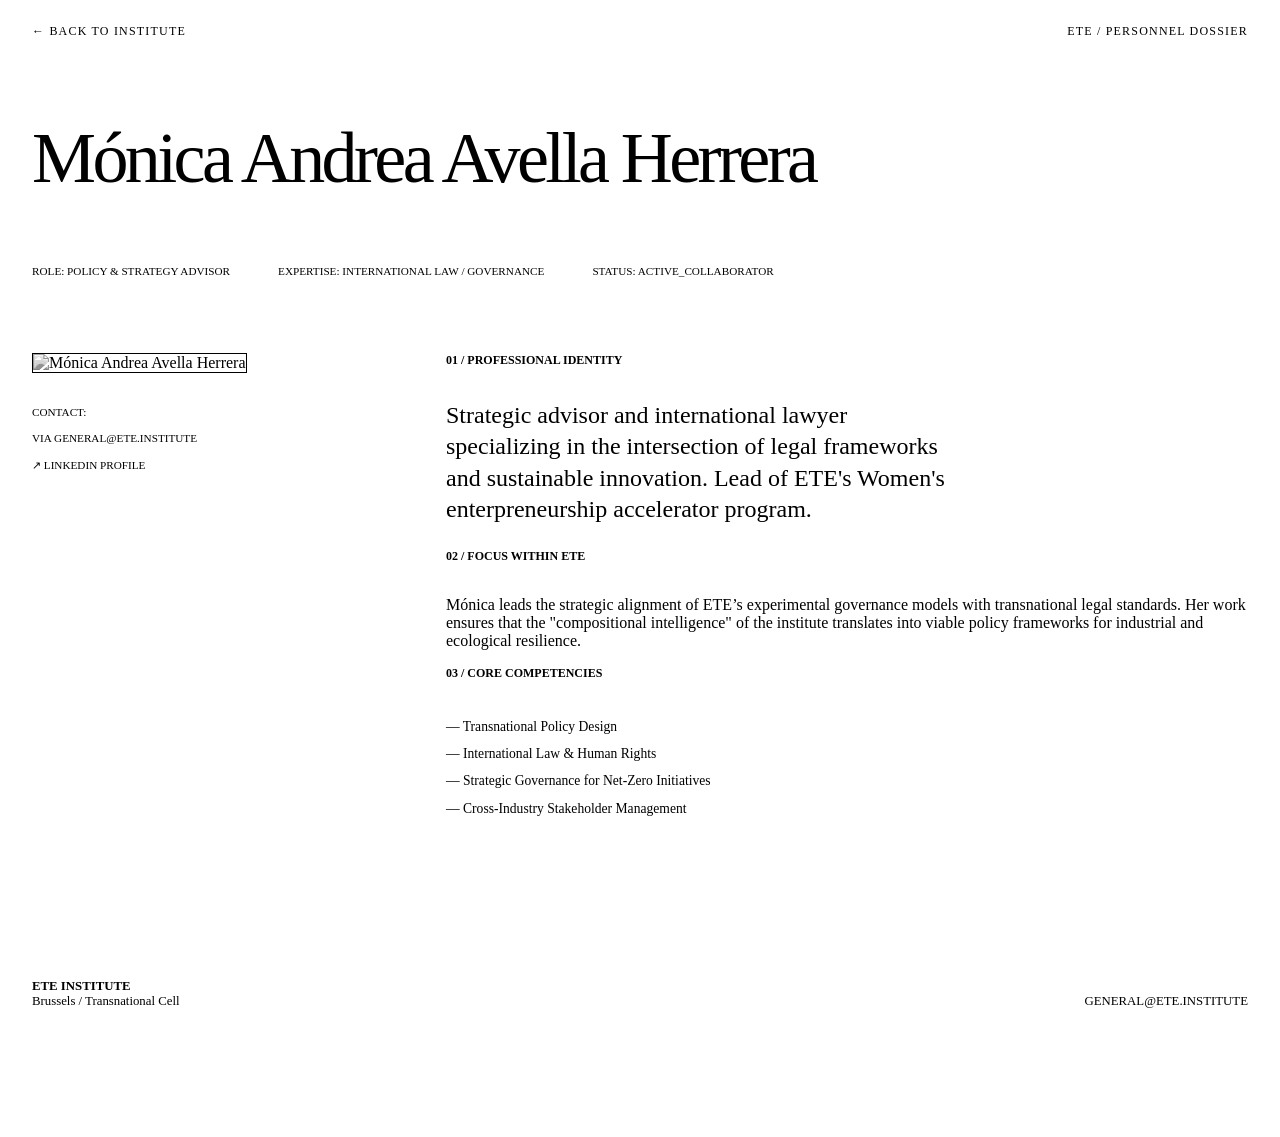
==== team/monica.html @ 2d919d9b "Create monica.html" ====
<!DOCTYPE html>
<html lang="en">
<head>
    <meta charset="UTF-8">
    <meta name="viewport" content="width=device-width, initial-scale=1.0">
    <title>MÓNICA ANDREA AVELLA HERRERA | ETE TEAM</title>
    <link href="https://fonts.googleapis.com/css2?family=JetBrains+Mono:wght@400;700&display=swap" rel="stylesheet">
    <link rel="stylesheet" href="../style.css">
</head>
<body>

    <nav>
        <a href="../index.html">← Back to Institute</a>
        <div>ETE / Personnel Dossier</div>
    </nav>

    <header>
        <h1>Mónica Andrea Avella Herrera</h1>
    </header>

    <div class="meta-bar">
        <div>Role: Policy & Strategy Advisor</div>
        <div>Expertise: International Law / Governance</div>
        <div>Status: Active_Collaborator</div>
    </div>

    <main style="padding: 4rem 2rem; display: grid; grid-template-columns: 350px 1fr; gap: 4rem;">
        <div class="bio-image">
            <img src="../assets/images/monica.jpg" alt="Mónica Andrea Avella Herrera" style="width: 100%; filter: grayscale(100%); border: 1px solid #000;">
            
            <div style="margin-top: 2rem; font-family: var(--mono); font-size: 0.7rem; display: flex; flex-direction: column; gap: 10px; line-height: 1.4;">
                <span>CONTACT:</span>
                <a href="mailto:general@ete.institute">VIA GENERAL@ETE.INSTITUTE</a>
                <a href="https://www.linkedin.com/in/m%C3%B3nica-avella-56822913b/" target="_blank">↗ LINKEDIN PROFILE</a>
            </div>
        </div>

        <div class="bio-text">
            <span class="section-label">01 / Professional Identity</span>
            <p class="intro-text">
                Strategic advisor and international lawyer specializing in the intersection of legal frameworks and sustainable innovation. Lead of ETE's Women's enterpreneurship accelerator program.
            </p>
            
            <span class="section-label">02 / Focus within ETE</span>
            <p>
                Mónica leads the strategic alignment of ETE’s experimental governance models with transnational legal standards. Her work ensures that the "compositional intelligence" of the institute translates into viable policy frameworks for industrial and ecological resilience.
            </p>

            <span class="section-label">03 / Core Competencies</span>
            <ul style="font-family: var(--mono); font-size: 0.85rem; list-style: none; padding: 0; line-height: 2;">
                <li>— Transnational Policy Design</li>
                <li>— International Law & Human Rights</li>
                <li>— Strategic Governance for Net-Zero Initiatives</li>
                <li>— Cross-Industry Stakeholder Management</li>
            </ul>
        </div>
    </main>

    <footer>
        <div>
            <strong>ETE INSTITUTE</strong><br>
            Brussels / Transnational Cell
        </div>
        <div>
            <a href="mailto:general@ete.institute">GENERAL@ETE.INSTITUTE</a>
        </div>
    </footer>

</body>
</html>
---- style.css ----
<!DOCTYPE html>
<html lang="en">
<head>
    <meta charset="UTF-8">
    <meta name="viewport" content="width=device-width, initial-scale=1.0">
    <title>ETERNAL TERRA EAR | ETE INSTITUTE</title>
    <link href="https://fonts.googleapis.com/css2?family=JetBrains+Mono:wght@400;700&display=swap" rel="stylesheet">
    <style>
        :root {
            --bg: #ffffff;
            --text: #000000;
            --mono: 'JetBrains Mono', monospace;
            --serif: 'Times New Roman', Times, serif;
        }

        * { box-sizing: border-box; }

        body {
            background-color: var(--bg);
            color: var(--text);
            font-family: var(--serif);
            margin: 0;
            padding: 0 0 3rem 0; /* Padding at bottom for the ticker */
            -webkit-font-smoothing: antialiased;
        }

        /* 1. TOP NAVIGATION */
        nav {
            display: flex;
            justify-content: space-between;
            padding: 1.5rem 2rem;
            border-bottom: 2px solid var(--text);
            font-family: var(--mono);
            font-size: 0.75rem;
            text-transform: uppercase;
            letter-spacing: 0.1em;
        }

        /* 2. HERO HEADER */
        header {
            padding: 4rem 2rem;
            border-bottom: 1px solid var(--text);
        }

        h1 {
            font-size: 4.5rem;
            line-height: 0.85;
            margin: 0;
            font-weight: normal;
            letter-spacing: -0.05em;
            max-width: 1100px;
        }

        /* 3. METADATA BAR */
        .meta-bar {
            font-family: var(--mono);
            font-size: 0.7rem;
            padding: 0.75rem 2rem;
            border-bottom: 1px solid var(--text);
            display: flex;
            gap: 3rem;
            text-transform: uppercase;
        }

        /* 4. MAIN CONTENT GRID */
        .content-container {
            display: grid;
            grid-template-columns: 1fr 1fr;
            min-height: 50vh;
        }

        .left-panel {
            padding: 3rem 2rem;
            border-right: 1px solid var(--text);
        }

        .right-panel {
            padding: 3rem 2rem;
        }

        .section-label {
            font-family: var(--mono);
            font-size: 0.75rem;
            text-transform: uppercase;
            display: block;
            margin-bottom: 2rem;
            font-weight: bold;
        }

        .intro-text {
            font-size: 1.5rem;
            line-height: 1.3;
            margin-top: 0;
            max-width: 500px;
        }

        /* 5. DATA ROWS (FAE Style) */
        .data-row {
            display: grid;
            grid-template-columns: 120px 1fr;
            border-top: 1px solid var(--text);
            padding: 1.2rem 0;
            font-size: 1.1rem;
        }

        .data-row:last-child {
            border-bottom: 1px solid var(--text);
        }

        .data-row .label {
            font-family: var(--mono);
            font-size: 0.75rem;
        }

        .data-row .title {
            font-weight: bold;
            text-transform: uppercase;
            margin-bottom: 0.2rem;
        }

        /* 6. FOOTER */
        footer {
            padding: 5rem 2rem;
            font-family: var(--mono);
            font-size: 0.8rem;
            display: flex;
            justify-content: space-between;
            align-items: flex-end;
        }

        /* 7. SCROLLING TICKER */
        .ticker-wrap {
            position: fixed;
            bottom: 0;
            width: 100%;
            overflow: hidden;
            height: 2.5rem;
            background-color: var(--text);
            color: var(--bg);
            display: flex;
            align-items: center;
            font-family: var(--mono);
            font-size: 0.7rem;
            text-transform: uppercase;
            z-index: 1000;
        }

        .ticker {
            display: inline-block;
            white-space: nowrap;
            padding-right: 100%;
            animation: ticker 35s linear infinite;
        }

        .ticker__item {
            display: inline-block;
            padding: 0 3rem;
        }

        @keyframes ticker {
            0% { transform: translate3d(0, 0, 0); }
            100% { transform: translate3d(-100%, 0, 0); }
        }

        a { color: inherit; text-decoration: none; border-bottom: 1px solid transparent; transition: 0.2s; }
        a:hover { border-bottom: 1px solid var(--text); }

        @media (max-width: 850px) {
            h1 { font-size: 2.8rem; }
            .content-container { grid-template-columns: 1fr; }
            .left-panel { border-right: none; border-bottom: 1px solid var(--text); }
            footer { flex-direction: column; gap: 2rem; align-items: flex-start; }
        }
    </style>
</head>
<body>

    <nav>
        <div>Eternal Terra Ear // ETE Institute</div>
        <div>Inquiry: Structural Resilience</div>
    </nav>

    <header>
        <h1>A policy initiative platform for experimental governance and cultural infrastructure.</h1>
    </header>

    <div class="meta-bar">
        <div>Registry: ETE.2026</div>
        <div>Hub: Brussels / Transnational</div>
        <div>Objective: Regenerative Policy</div>
    </div>

    <div class="content-container">
        <div class="left-panel">
            <span class="section-label">01 / Overview</span>
            <p class="intro-text">
                ETE explores how cultural and social-technological infrastructure can be co-imagined through collaborative policymaking. We focus on the intersection of ecological intelligence and institutional governance.
            </p>
        </div>
        
        <div class="right-panel">
            <span class="section-label">02 / Current Briefings</span>
            
            <div class="data-row">
                <div class="label">Project</div>
                <div>
                    <div class="title">IMPAKT NL</div>
                    <div style="font-size: 0.9rem;">Sustainable digital infrastructure research with Brussels data-governance partners.</div>
                </div>
            </div>

            <div class="data-row">
                <div class="label">Workshop</div>
                <div>
                    <div class="title">School of Commons</div>
                    <div style="font-
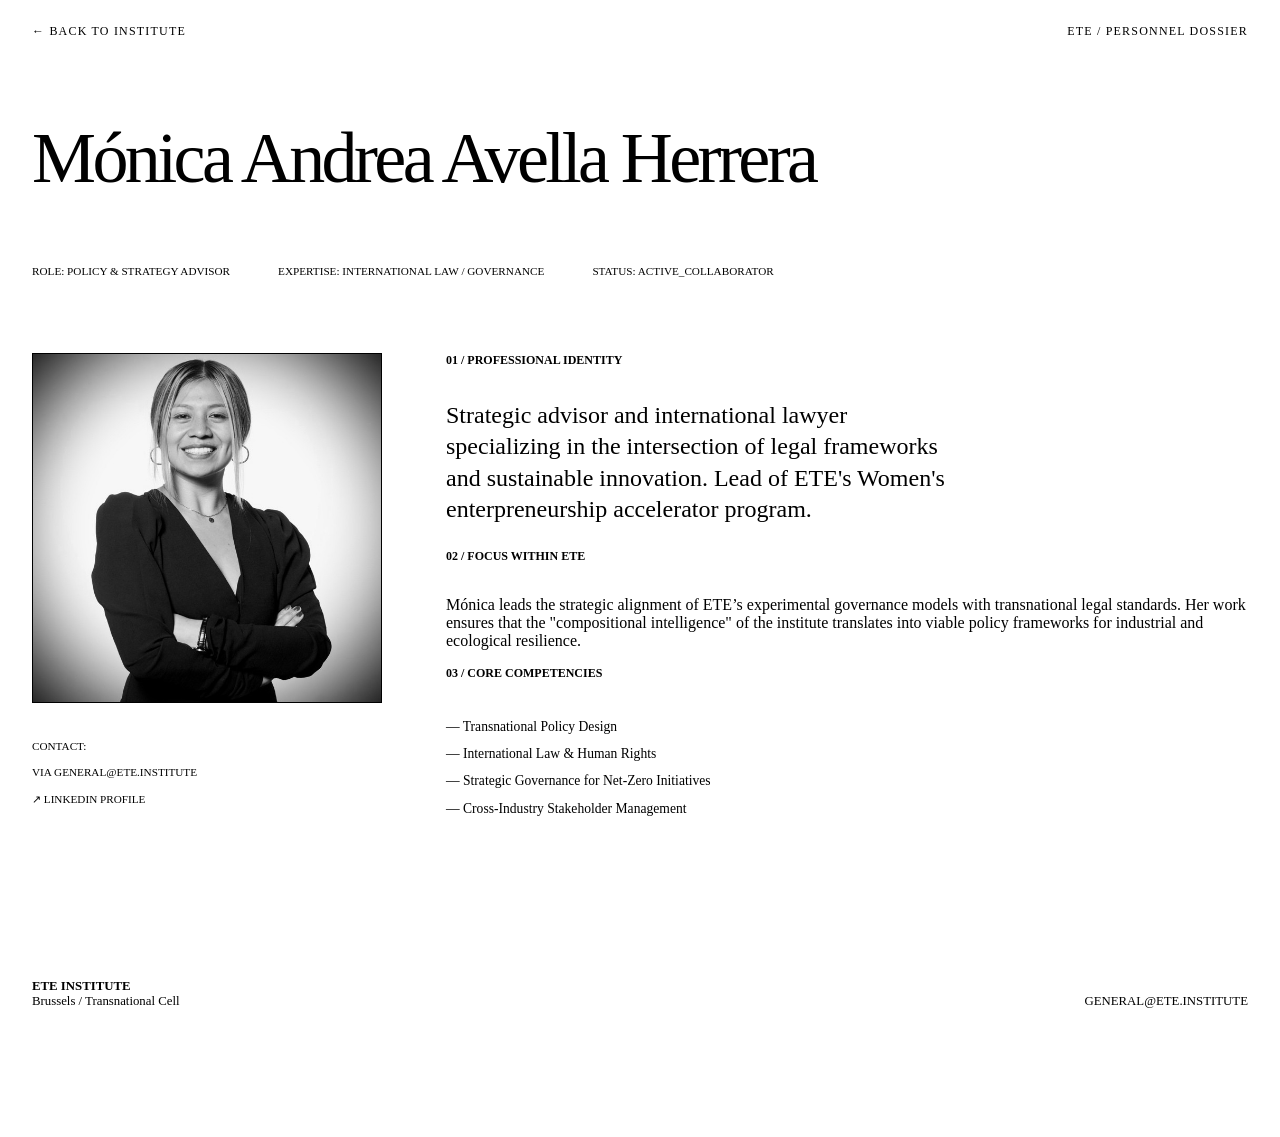
==== commit 648b4211: "Update monica.html" ====
--- a/team/monica.html
+++ b/team/monica.html
@@ -1,6 +1,7 @@
 <!DOCTYPE html>
 <html lang="en">
 <head>
+    <link rel="stylesheet" href="../style.css">
     <meta charset="UTF-8">
     <meta name="viewport" content="width=device-width, initial-scale=1.0">
     <title>MÓNICA ANDREA AVELLA HERRERA | ETE TEAM</title>
@@ -26,7 +27,7 @@
 
     <main style="padding: 4rem 2rem; display: grid; grid-template-columns: 350px 1fr; gap: 4rem;">
         <div class="bio-image">
-            <img src="../assets/images/monica.jpg" alt="Mónica Andrea Avella Herrera" style="width: 100%; filter: grayscale(100%); border: 1px solid #000;">
+            <img src="../team/monica.jpg" alt="Mónica Andrea Avella Herrera" style="width: 100%; filter: grayscale(100%); border: 1px solid #000;">
             
             <div style="margin-top: 2rem; font-family: var(--mono); font-size: 0.7rem; display: flex; flex-direction: column; gap: 10px; line-height: 1.4;">
                 <span>CONTACT:</span>
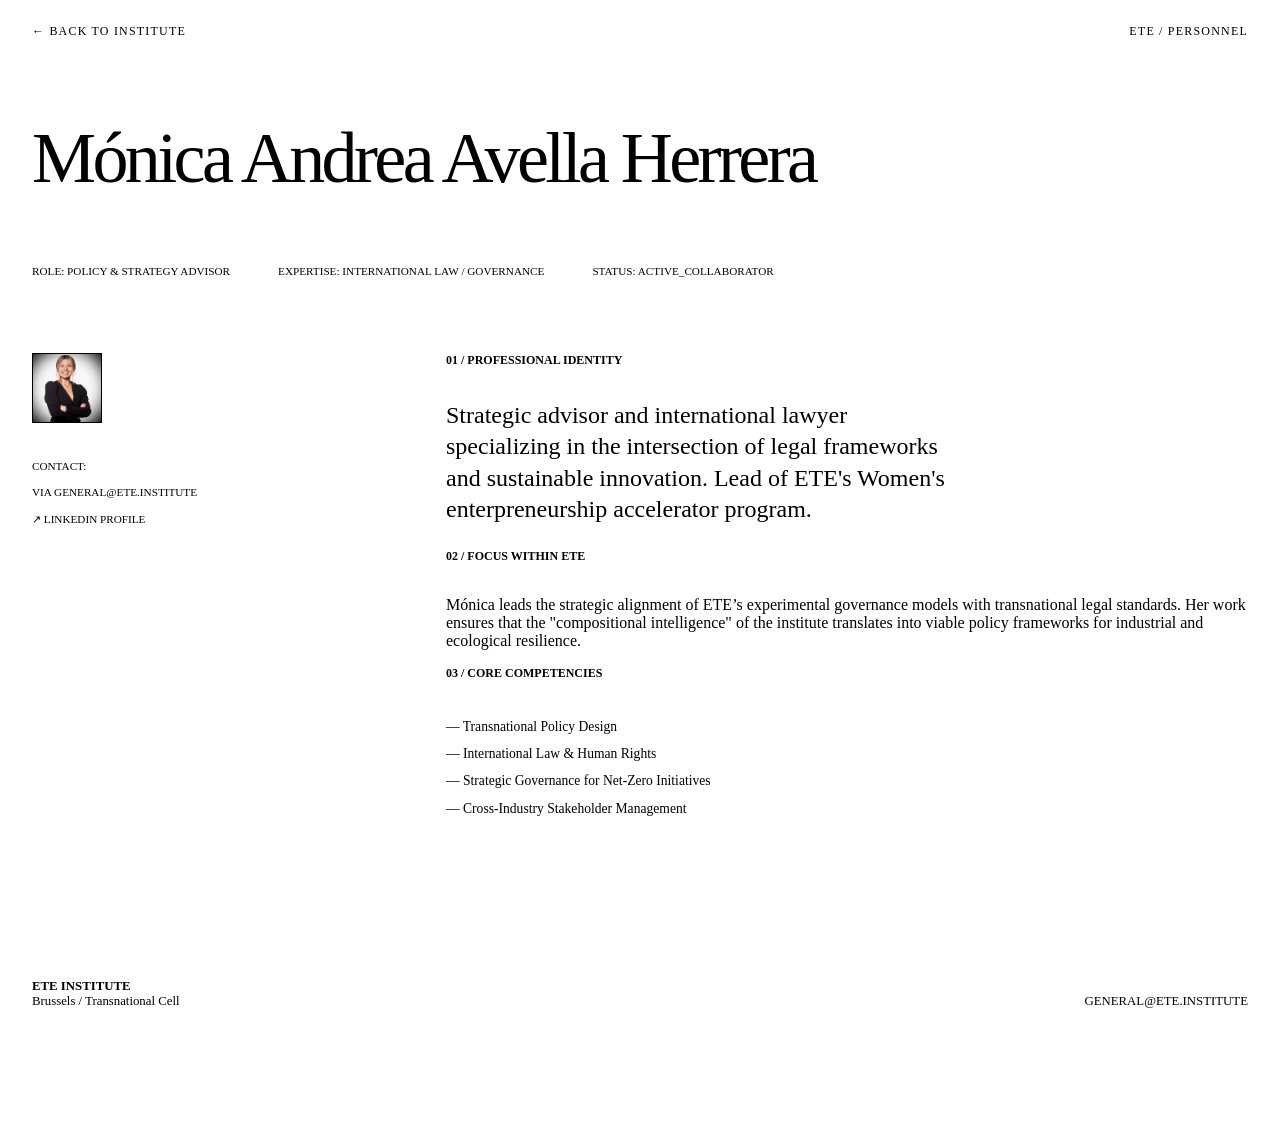
==== commit e0b8450a: "Update monica.html" ====
--- a/team/monica.html
+++ b/team/monica.html
@@ -12,7 +12,7 @@
 
     <nav>
         <a href="../index.html">← Back to Institute</a>
-        <div>ETE / Personnel Dossier</div>
+        <div>ETE / Personnel </div>
     </nav>
 
     <header>
@@ -27,7 +27,7 @@
 
     <main style="padding: 4rem 2rem; display: grid; grid-template-columns: 350px 1fr; gap: 4rem;">
         <div class="bio-image">
-            <img src="../team/monica.jpg" alt="Mónica Andrea Avella Herrera" style="width: 100%; filter: grayscale(100%); border: 1px solid #000;">
+            <img src="../team/monica.jpg" alt="Mónica Andrea Avella Herrera" style="width: 20%; filter: grayscale(0%); border: 1px solid #000;">
             
             <div style="margin-top: 2rem; font-family: var(--mono); font-size: 0.7rem; display: flex; flex-direction: column; gap: 10px; line-height: 1.4;">
                 <span>CONTACT:</span>
